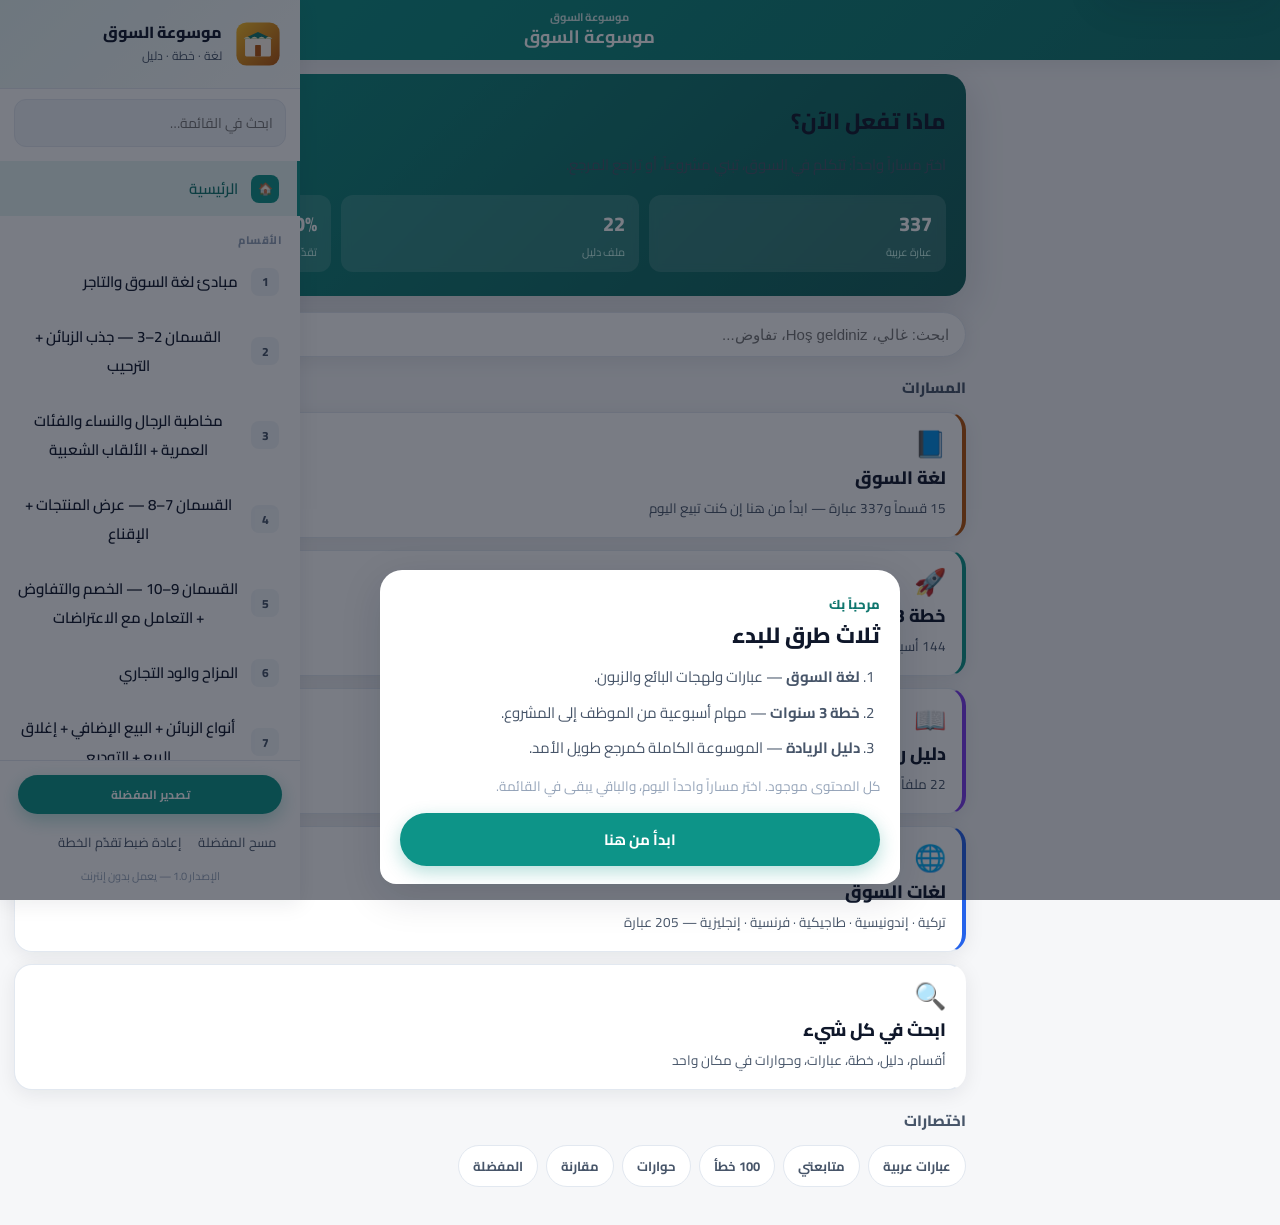
==== android/app/src/main/assets/index.html @ d535ffdd "Add Android Studio project wrapping Souq WebView. Open android/ in Android Studio and run assembleDe" ====
<!DOCTYPE html>
<html lang="ar" dir="rtl">
<head>
  <meta charset="UTF-8" />
  <meta name="viewport" content="width=device-width, initial-scale=1.0, viewport-fit=cover" />
  <meta name="theme-color" content="#b45309" />
  <meta name="description" content="موسوعة لغة السوق والبائع والزبون — دليل شامل لعبارات وأساليب البيع والجذب والتفاوض في الأسواق العربية." />
  <meta name="apple-mobile-web-app-capable" content="yes" />
  <meta name="apple-mobile-web-app-status-bar-style" content="black-translucent" />
  <meta name="apple-mobile-web-app-title" content="موسوعة السوق" />
  <link rel="manifest" href="manifest.json" />
  <link rel="icon" type="image/svg+xml" href="icons/icon-192.svg" />
  <link rel="apple-touch-icon" href="icons/icon-192.svg" />
  <link rel="stylesheet" href="css/styles.css" />
  <title>موسوعة السوق</title>
</head>
<body>
  <a class="skip-link" href="#content">تخطي إلى المحتوى</a>
  <div id="welcomeSheet" class="welcome-sheet" hidden>
    <div class="welcome-card" role="dialog" aria-labelledby="welcomeTitle">
      <p class="welcome-kicker">مرحباً بك</p>
      <h2 id="welcomeTitle">ثلاث طرق للبدء</h2>
      <ol class="welcome-steps">
        <li><b>لغة السوق</b> — عبارات ولهجات البائع والزبون.</li>
        <li><b>خطة 3 سنوات</b> — مهام أسبوعية من الموظف إلى المشروع.</li>
        <li><b>دليل الريادة</b> — الموسوعة الكاملة كمرجع طويل الأمد.</li>
      </ol>
      <p class="welcome-note">كل المحتوى موجود. اختر مساراً واحداً اليوم، والباقي يبقى في القائمة.</p>
      <button type="button" id="welcomeStart" class="btn-primary">ابدأ من هنا</button>
    </div>
  </div>
  <div id="app">
    <!-- شاشة البداية -->
    <div id="splash" class="splash">
      <div class="splash-logo">
        <svg viewBox="0 0 200 200" width="120" height="120" aria-hidden="true">
          <defs>
            <linearGradient id="sg" x1="0" y1="0" x2="1" y2="1">
              <stop offset="0%" stop-color="#fbbf24"/>
              <stop offset="100%" stop-color="#b45309"/>
            </linearGradient>
          </defs>
          <rect x="10" y="10" width="180" height="180" rx="42" fill="url(#sg)"/>
          <!-- واجهة المحل -->
          <rect x="46" y="78" width="108" height="74" rx="6" fill="#fff7ed"/>
          <!-- المظلة المخططة -->
          <path d="M40 78 L100 50 L160 78 Z" fill="#0f766e"/>
          <path d="M40 78 q15 -16 30 0 q15 -16 30 0 q15 -16 30 0 q15 -16 30 0 L160 78 Z" fill="#fef3c7"/>
          <!-- الباب -->
          <rect x="88" y="104" width="24" height="48" rx="3" fill="#b45309"/>
          <!-- نجمة/عملة -->
          <circle cx="100" cy="128" r="9" fill="#fbbf24"/>
          <text x="100" y="133" text-anchor="middle" font-size="13" font-weight="800" fill="#92400e">س</text>
        </svg>
      </div>
      <h1 class="splash-title">موسوعة السوق</h1>
      <p class="splash-sub">لغة البائع والزبون في الأسواق العربية</p>
      <div class="splash-loader"><span></span></div>
    </div>

    <!-- الترويسة -->
    <header class="app-header" id="appHeader" hidden>
      <button id="menuBtn" class="icon-btn" aria-label="القائمة">
        <svg viewBox="0 0 24 24" width="24" height="24"><path fill="currentColor" d="M3 6h18v2H3zm0 5h18v2H3zm0 5h18v2H3z"/></svg>
      </button>
      <div class="header-title">
        <p class="header-kicker" id="headerKicker">موسوعة السوق</p>
        <h1 id="sectionTitle">موسوعة السوق</h1>
      </div>
      <div class="header-actions">
        <button id="searchBtn" class="icon-btn" aria-label="بحث">
          <svg viewBox="0 0 24 24" width="22" height="22"><path fill="currentColor" d="M15.5 14h-.8l-.3-.3a6.5 6.5 0 10-.7.7l.3.3v.8l5 5 1.5-1.5-5-5zm-6 0A4.5 4.5 0 1114 9.5 4.5 4.5 0 019.5 14z"/></svg>
        </button>
        <button id="textSizeBtn" class="icon-btn" aria-label="حجم الخط">
          <svg viewBox="0 0 24 24" width="22" height="22"><path fill="currentColor" d="M9 4v3h5v12h3V7h5V4H9zm-6 8h3v7h3v-7h3V9H3v3z"/></svg>
        </button>
        <button id="themeBtn" class="icon-btn" aria-label="الوضع الليلي">
          <svg viewBox="0 0 24 24" width="22" height="22"><path fill="currentColor" d="M12 3a9 9 0 1 0 9 9c0-.46-.04-.92-.1-1.36a5.389 5.389 0 0 1-4.4 2.26 5.403 5.403 0 0 1-3.14-9.8c-.44-.06-.9-.1-1.36-.1z"/></svg>
        </button>
        <button id="installBtn" class="icon-btn install-btn" hidden aria-label="تثبيت التطبيق">
          <svg viewBox="0 0 24 24" width="24" height="24"><path fill="currentColor" d="M12 3a1 1 0 011 1v9.59l3.3-3.3a1 1 0 111.4 1.42l-5 5a1 1 0 01-1.4 0l-5-5a1 1 0 111.4-1.42l3.3 3.3V4a1 1 0 011-1zM4 19a1 1 0 011-1h14a1 1 0 110 2H5a1 1 0 01-1-1z"/></svg>
        </button>
      </div>
    </header>

    <!-- القائمة الجانبية -->
    <div id="drawerOverlay" class="drawer-overlay" hidden></div>
    <nav id="drawer" class="drawer" hidden>
      <div class="drawer-header">
        <svg viewBox="0 0 200 200" width="48" height="48">
          <defs><linearGradient id="sg2" x1="0" y1="0" x2="1" y2="1"><stop offset="0%" stop-color="#fbbf24"/><stop offset="100%" stop-color="#b45309"/></linearGradient></defs>
          <rect x="10" y="10" width="180" height="180" rx="42" fill="url(#sg2)"/>
          <rect x="46" y="78" width="108" height="74" rx="6" fill="#fff7ed"/>
          <path d="M40 78 L100 50 L160 78 Z" fill="#0f766e"/>
          <path d="M40 78 q15 -16 30 0 q15 -16 30 0 q15 -16 30 0 q15 -16 30 0 L160 78 Z" fill="#fef3c7"/>
          <rect x="88" y="104" width="24" height="48" rx="3" fill="#b45309"/>
        </svg>
        <div>
          <h2>موسوعة السوق</h2>
          <p>لغة · خطة · دليل</p>
        </div>
      </div>
      <div class="drawer-search">
        <label class="sr-only" for="navFilter">تصفية القائمة</label>
        <input id="navFilter" type="search" placeholder="ابحث في القائمة…" autocomplete="off">
      </div>
      <ul id="navList" class="nav-list"></ul>
      <div class="drawer-footer">
        <div style="display:flex;gap:10px;justify-content:center;margin-bottom:10px;">
          <button id="exportData" class="btn-primary" style="padding:8px 12px;font-size:12px;">تصدير المفضلة</button>
          <input type="file" id="importDataFile" accept=".json" hidden>
        </div>
        <button id="resetFavs" class="text-btn">مسح المفضلة</button>
        <button id="resetWorkProgress" class="text-btn">إعادة ضبط تقدّم الخطة</button>
        <p class="version">الإصدار 1.0 — يعمل بدون إنترنت</p>
      </div>
    </nav>

    <!-- المحتوى -->
    <main id="content" class="content" hidden></main>

    <!-- شريط التنقل السفلي -->
    <nav class="bottom-nav" id="bottomNav" hidden>
      <button class="nav-tab active" data-route="home">
        <svg viewBox="0 0 24 24" width="22" height="22"><path fill="currentColor" d="M12 3l9 8h-3v9h-5v-6h-2v6H6v-9H3z"/></svg>
        <span>الرئيسية</span>
      </button>
      <button class="nav-tab" data-route="chapters">
        <svg viewBox="0 0 24 24" width="22" height="22"><path fill="currentColor" d="M4 4h7v16H4zm9 0h7v16h-7zM6 7h3v2H6zm9 0h3v2h-3z"/></svg>
        <span>الأقسام</span>
      </button>
      <button class="nav-tab" data-route="phrases">
        <svg viewBox="0 0 24 24" width="22" height="22"><path fill="currentColor" d="M4 6h16v3H4zm0 5h16v3H4zm0 5h10v3H4z"/></svg>
        <span>العبارات</span>
      </button>
      <button class="nav-tab" data-route="guide">
        <svg viewBox="0 0 24 24" width="22" height="22"><path fill="currentColor" d="M6 4h11a2 2 0 012 2v14l-7-3-7 3V6a2 2 0 012-2z"/></svg>
        <span>الدليل</span>
      </button>
      <button class="nav-tab" data-route="languages">
        <svg viewBox="0 0 24 24" width="22" height="22"><path fill="currentColor" d="M12 2a10 10 0 100 20 10 10 0 000-20zm7.4 9h-3.1a15.4 15.4 0 00-1.3-5.3A8.03 8.03 0 0119.4 11zM12 4c.9 1.5 1.7 3.6 2 7H10c.3-3.4 1.1-5.5 2-7zM4.6 13h3.1c.2 1.9.7 3.7 1.3 5.3A8.03 8.03 0 014.6 13zm3.1-2H4.6A8.03 8.03 0 019 5.7 15.4 15.4 0 007.7 11zM12 20c-.9-1.5-1.7-3.6-2-7h4c-.3 3.4-1.1 5.5-2 7zm3.3-1.7c.6-1.6 1.1-3.4 1.3-5.3h3.1a8.03 8.03 0 01-4.4 5.3z"/></svg>
        <span>اللغات</span>
      </button>
    </nav>

    <!-- زر العودة للأعلى -->
    <button id="toTop" class="to-top" hidden aria-label="الأعلى">
      <svg viewBox="0 0 24 24" width="24" height="24"><path fill="currentColor" d="M7.4 15.4L12 10.8l4.6 4.6L18 14l-6-6-6 6z"/></svg>
    </button>

    <div id="toast" class="toast" hidden></div>
  </div>

  <script src="js/data.js"></script>
  <script src="js/work-data.js"></script>
  <script src="js/app.js"></script>
</body>
</html>
---- android/app/src/main/assets/css/styles.css ----
/* ===== الخطوط والإعدادات العامة ===== */
@font-face {
  font-family: 'Cairo';
  src: url('fonts/Cairo-Variable.ttf') format('truetype');
  font-weight: 200 1000;
  font-display: swap;
}
:root{
  --teal-50:#f0fdfa; --teal-100:#ccfbf1; --teal-500:#14b8a6; --teal-600:#0d9488; --teal-700:#0f766e; --teal-800:#115e59;
  --amber:#f59e0b; --amber-light:#fbbf24;
  --rose:#e11d48; --rose-light:#fb7185;
  --green:#16a34a; --blue:#2563eb; --purple:#7c3aed; --orange:#ea580c;
  --bg:#f6f7f9; --surface:#ffffff; --surface-2:#f1f5f9;
  --text:#0f172a; --text-soft:#475569; --text-mute:#94a3b8;
  --border:#e2e8f0; --shadow:0 4px 20px rgba(15,23,42,.08); --shadow-lg:0 12px 40px rgba(15,23,42,.14);
  --radius:16px; --radius-sm:10px;
  --header-h:60px; --bottom-h:64px;
}
[data-theme="dark"]{
  --bg:#0b1220; --surface:#111c30; --surface-2:#0f1829;
  --text:#e8edf5; --text-soft:#aebbd0; --text-mute:#6b7a93;
  --border:#1e2c44; --shadow:0 4px 20px rgba(0,0,0,.4); --shadow-lg:0 12px 40px rgba(0,0,0,.55);
}
*{box-sizing:border-box;margin:0;padding:0;-webkit-tap-highlight-color:transparent}
html{scroll-behavior:smooth}
body{
  font-family:"Cairo", "Segoe UI",Tahoma,"Helvetica Neue",system-ui,sans-serif;
  background:var(--bg); color:var(--text); line-height:1.85;
  -webkit-font-smoothing:antialiased; overflow-x:hidden;
  padding-bottom:env(safe-area-inset-bottom);
}
h1,h2,h3,h4{font-weight:800;line-height:1.4}
button{font-family:inherit;cursor:pointer;border:none;background:none;color:inherit}
ul{list-style:none}
a{color:var(--teal-600);text-decoration:none}
img{max-width:100%}

/* ===== شاشة البداية ===== */
.splash{
  position:fixed;inset:0;z-index:9999;display:flex;flex-direction:column;align-items:center;justify-content:center;
  background:linear-gradient(160deg,#0f766e,#0b1220);color:#fff;text-align:center;gap:16px;
  transition:opacity .6s ease, visibility .6s;
}
.splash.hide{opacity:0;visibility:hidden}
.splash-logo{animation:pulse 2s ease-in-out infinite}
.splash-title{font-size:28px;letter-spacing:.5px}
.splash-sub{color:#99f6e4;font-size:16px;margin-top:-6px}
.splash-loader{width:42px;height:42px;border:3px solid rgba(255,255,255,.2);border-top-color:#fbbf24;border-radius:50%;animation:spin .9s linear infinite}
@keyframes spin{to{transform:rotate(360deg)}}
@keyframes pulse{0%,100%{transform:scale(1)}50%{transform:scale(1.06)}}

/* ===== الترويسة ===== */
.app-header{
  position:fixed;top:0;left:0;right:0;height:var(--header-h);z-index:100;
  display:flex;align-items:center;gap:12px;padding:0 14px;
  background:linear-gradient(135deg,var(--teal-600),var(--teal-700));color:#fff;
  padding-top:env(safe-area-inset-top);box-shadow:var(--shadow);
}
.app-header h1{font-size:18px;font-weight:700;flex:1;text-align:center;margin-top:env(safe-area-inset-top)}
.icon-btn{width:42px;height:42px;border-radius:50%;display:flex;align-items:center;justify-content:center;color:#fff;transition:background .2s}
.icon-btn:active{background:rgba(255,255,255,.18)}
.install-btn{background:rgba(255,255,255,.18)}
.header-actions { display: flex; align-items: center; gap: 8px; }

/* Text Sizer */
.app-content { transition: font-size 0.3s; }
body.text-lg .content, body.text-lg .card p, body.text-lg .card li { font-size: 110%; }
body.text-sm .content, body.text-sm .card p, body.text-sm .card li { font-size: 90%; }


/* ===== القائمة الجانبية ===== */
.drawer-overlay{position:fixed;inset:0;background:rgba(0,0,0,.5);z-index:200;opacity:0;transition:opacity .3s}
.drawer-overlay.show{opacity:1}
.drawer{
  position:fixed;top:0;right:0;bottom:0;width:86%;max-width:340px;z-index:300;
  background:var(--surface);box-shadow:var(--shadow-lg);transform:translateX(100%);
  transition:transform .32s cubic-bezier(.4,0,.2,1);display:flex;flex-direction:column;
  padding-top:env(safe-area-inset-top);
}
.drawer.show{transform:translateX(0)}
.drawer-header{display:flex;align-items:center;gap:12px;padding:20px 18px;border-bottom:1px solid var(--border);background:linear-gradient(135deg,rgba(13,148,136,.1),rgba(13,148,136,.02))}
.drawer-header h2{font-size:16px}
.drawer-header p{font-size:12px;color:var(--text-soft);margin-top:2px}
.nav-list{flex:1;overflow-y:auto;padding:8px 0}
.nav-item{
  display:flex;align-items:center;gap:13px;padding:13px 18px;width:100%;font-size:15px;font-weight:600;
  color:var(--text);transition:background .15s;border-right:3px solid transparent;
}
.nav-item:active{background:var(--surface-2)}
.nav-item.active{background:rgba(13,148,136,.1);color:var(--teal-700);border-right-color:var(--teal-600)}
[data-theme="dark"] .nav-item.active{color:var(--teal-500)}
.nav-item .ni-num{display:inline-flex;align-items:center;justify-content:center;width:28px;height:28px;border-radius:8px;background:var(--surface-2);font-size:12px;font-weight:800;color:var(--text-soft);flex-shrink:0}
.nav-item.active .ni-num{background:var(--teal-600);color:#fff}
.drawer-footer{padding:14px 18px;border-top:1px solid var(--border)}
.text-btn{color:var(--text-soft);font-size:13px;padding:6px}
.text-btn:active{color:var(--rose)}
.version{font-size:11px;color:var(--text-mute);text-align:center;margin-top:6px}

/* ===== المحتوى ===== */
.content{padding:calc(var(--header-h) + 14px) 14px calc(var(--bottom-h) + 24px);max-width:820px;margin:0 auto}

/* البطاقات */
.card{background:var(--surface);border-radius:var(--radius);padding:18px;box-shadow:var(--shadow);margin-bottom:14px;border:1px solid var(--border)}
.card h2{font-size:19px;margin-bottom:10px;display:flex;align-items:center;gap:8px}
.card h3{font-size:16px;margin:14px 0 8px;color:var(--teal-700)}
[data-theme="dark"] .card h3{color:var(--teal-500)}
.card p,.card li{color:var(--text-soft);font-size:15px}
.card ul{padding-right:4px}
.card ul li{position:relative;padding-right:22px;margin:7px 0}
.card ul li::before{content:"";position:absolute;right:4px;top:11px;width:7px;height:7px;border-radius:50%;background:var(--teal-500)}

/* البطل في الرئيسية */
.hero{
  background:linear-gradient(135deg,var(--teal-600),var(--teal-800));color:#fff;border-radius:20px;padding:24px 20px;margin-bottom:16px;
  box-shadow:var(--shadow-lg);position:relative;overflow:hidden;
}
.hero::after{content:"";position:absolute;left:-30px;bottom:-30px;width:140px;height:140px;background:rgba(255,255,255,.08);border-radius:50%}
.hero h1{font-size:22px;margin-bottom:8px}
.hero p{color:#ccfbf1;font-size:14.5px}
.hero-stats{display:flex;gap:10px;margin-top:16px;flex-wrap:wrap}
.hero-stat{background:rgba(255,255,255,.15);border-radius:12px;padding:10px 14px;flex:1;min-width:90px;backdrop-filter:blur(4px)}
.hero-stat .v{font-size:20px;font-weight:800}
.hero-stat .l{font-size:11px;color:#ccfbf1}

/* شبكة الأقسام */
.section-grid{display:grid;grid-template-columns:repeat(2,1fr);gap:12px}
.section-tile{
  background:var(--surface);border-radius:var(--radius);padding:16px 12px;text-align:center;
  box-shadow:var(--shadow);border:1px solid var(--border);transition:transform .15s,box-shadow .15s;
  display:flex;flex-direction:column;align-items:center;gap:8px;
}
.section-tile:active{transform:scale(.97)}
.section-tile .ic{width:48px;height:48px;border-radius:14px;display:flex;align-items:center;justify-content:center;color:#fff;font-size:22px}
.section-tile .t{font-size:13.5px;font-weight:700;color:var(--text);line-height:1.4}
.section-tile .n{font-size:11px;color:var(--text-mute)}

/* علامات الألوان */
.c-teal{background:linear-gradient(135deg,#f59e0b,#b45309)}
.c-amber{background:linear-gradient(135deg,#fbbf24,#d97706)}
.c-rose{background:linear-gradient(135deg,#fb7185,#be123c)}
.c-green{background:linear-gradient(135deg,#34d399,#047857)}
.c-blue{background:linear-gradient(135deg,#60a5fa,#1d4ed8)}
.c-purple{background:linear-gradient(135deg,#a78bfa,#6d28d9)}
.c-orange{background:linear-gradient(135deg,#fb923c,#c2410c)}
.c-slate{background:linear-gradient(135deg,#64748b,#334155)}
.c-cyan{background:linear-gradient(135deg,#22d3ee,#0e7490)}

/* محددات السنوات */
.year-tabs{display:flex;gap:8px;margin-bottom:14px;overflow-x:auto;padding-bottom:4px}
.year-tab{
  padding:10px 18px;border-radius:30px;background:var(--surface);border:1px solid var(--border);
  font-weight:700;font-size:14px;white-space:nowrap;color:var(--text-soft);transition:all .2s
}
.year-tab.active{background:var(--teal-600);color:#fff;border-color:var(--teal-600);box-shadow:0 4px 14px rgba(13,148,136,.35)}
.quarter-block{background:var(--surface);border-radius:var(--radius);padding:16px;margin-bottom:14px;border:1px solid var(--border);box-shadow:var(--shadow)}
.quarter-block > h2{font-size:17px;color:var(--teal-700);margin-bottom:12px;display:flex;align-items:center;gap:8px;flex-wrap:wrap}
[data-theme="dark"] .quarter-block > h2{color:var(--teal-500)}
.month{background:var(--surface-2);border-radius:var(--radius-sm);padding:14px;margin-bottom:10px;border:1px solid var(--border)}
.month h3{font-size:15px;margin:0 0 8px;color:var(--text)}
.week{padding:8px 10px;background:var(--surface);border-radius:8px;margin:6px 0;border-right:3px solid var(--teal-500)}
.week h4{font-size:13.5px;color:var(--teal-700);margin-bottom:4px}
[data-theme="dark"] .week h4{color:var(--teal-500)}
.week li{font-size:13.5px;margin:3px 0;padding-right:18px}
.week li::before{top:10px;width:6px;height:6px}

/* الصناديق المميزة */
.box{border-radius:var(--radius-sm);padding:13px 15px;margin:12px 0;border-right:4px solid}
.box.tip{background:rgba(13,148,136,.08);border-color:var(--teal-600)}
.box.warn{background:rgba(245,158,11,.1);border-color:var(--amber)}
.box.danger{background:rgba(225,29,72,.08);border-color:var(--rose)}
.box.info{background:rgba(37,99,235,.08);border-color:var(--blue)}
.box.success{background:rgba(22,163,74,.08);border-color:var(--green)}
.box .bt{font-weight:800;margin-bottom:4px;display:block}
.box.tip .bt{color:var(--teal-700)}
.box.warn .bt{color:var(--amber)}
.box.danger .bt{color:var(--rose)}
.box.info .bt{color:var(--blue)}
.box.success .bt{color:var(--green)}
[data-theme="dark"] .box{background:rgba(255,255,255,.04)}

/* الجداول */
.table-wrap{overflow-x:auto;margin:12px 0;border-radius:var(--radius-sm);border:1px solid var(--border)}
table{width:100%;border-collapse:collapse;font-size:13.5px;min-width:420px}
th,td{padding:10px 12px;text-align:right;border-bottom:1px solid var(--border)}
th{background:var(--teal-600);color:#fff;font-weight:700;white-space:nowrap}
tr:nth-child(even){background:var(--surface-2)}
td{color:var(--text-soft)}

/* قائمة الأخطاء */
.error-item{background:var(--surface);border-radius:var(--radius-sm);padding:13px 15px;margin-bottom:8px;border:1px solid var(--border);border-right:3px solid var(--rose)}
.error-item .et{font-weight:700;font-size:14.5px;margin-bottom:4px;display:flex;gap:8px;align-items:flex-start}
.error-item .et .num{background:var(--rose);color:#fff;border-radius:6px;padding:1px 8px;font-size:12px;flex-shrink:0}
.error-item .sol{font-size:13.5px;color:var(--text-soft);padding-top:6px;border-top:1px dashed var(--border);margin-top:6px}
.error-item .sol b{color:var(--green)}

/* الحالات العملية */
.scenario{background:var(--surface);border-radius:var(--radius);padding:15px;margin-bottom:12px;border:1px solid var(--border);box-shadow:var(--shadow)}
.scenario h3{font-size:15.5px;margin-bottom:8px;color:var(--text)}
.scenario .sit{background:var(--surface-2);border-radius:8px;padding:10px 12px;font-size:14px;margin-bottom:8px;color:var(--text-soft)}
.scenario .say{background:rgba(13,148,136,.08);border-radius:8px;padding:10px 12px;font-size:14px;color:var(--text);margin-bottom:6px;border-right:3px solid var(--teal-600)}
.scenario .say b{color:var(--teal-700)}
[data-theme="dark"] .scenario .say b{color:var(--teal-500)}

/* البحث */
.search-box{position:relative;margin-bottom:14px}
.search-box input{width:100%;padding:13px 16px 13px 44px;border-radius:30px;border:1px solid var(--border);background:var(--surface);color:var(--text);font-size:15px;box-shadow:var(--shadow)}
.search-box input:focus{outline:none;border-color:var(--teal-500)}
.search-box svg{position:absolute;left:14px;top:50%;transform:translateY(-50%);color:var(--text-mute)}

/* قائمة الكتب/الدورات */
.item-card{display:flex;gap:12px;background:var(--surface);border-radius:var(--radius-sm);padding:12px;margin-bottom:10px;border:1px solid var(--border)}
.item-card .rank{width:38px;height:38px;border-radius:10px;display:flex;align-items:center;justify-content:center;color:#fff;font-weight:800;flex-shrink:0;background:var(--teal-600)}
.item-card .body{flex:1}
.item-card h4{font-size:15px;margin-bottom:3px}
.item-card .meta{font-size:12px;color:var(--text-mute);margin-bottom:5px}
.item-card .desc{font-size:13.5px;color:var(--text-soft)}
.tag{display:inline-block;padding:2px 9px;border-radius:20px;font-size:11px;font-weight:700;margin-left:5px}
.tag.free{background:rgba(22,163,74,.12);color:var(--green)}
.tag.paid{background:rgba(245,158,11,.12);color:var(--amber)}
.tag.stage{background:rgba(13,148,136,.12);color:var(--teal-600)}

/* لوحة المتابعة */
.progress-ring-wrap{display:flex;flex-direction:column;align-items:center;padding:10px 0}
.progress-ring{position:relative;width:150px;height:150px}
.progress-ring svg{transform:rotate(-90deg)}
.progress-ring .pct{position:absolute;inset:0;display:flex;flex-direction:column;align-items:center;justify-content:center}
.progress-ring .pct .n{font-size:34px;font-weight:800;color:var(--teal-600)}
.progress-ring .pct .l{font-size:12px;color:var(--text-mute)}
.goal-section{margin-bottom:16px}
.goal-section h3{font-size:15px;display:flex;align-items:center;gap:7px;margin-bottom:10px}
.check-item{display:flex;align-items:flex-start;gap:10px;padding:11px 12px;background:var(--surface);border-radius:10px;margin-bottom:7px;border:1px solid var(--border);transition:background .2s}
.check-item.done{background:rgba(13,148,136,.07)}
.check-item .chk{width:23px;height:23px;border-radius:6px;border:2px solid var(--border);flex-shrink:0;display:flex;align-items:center;justify-content:center;margin-top:1px;transition:all .2s}
.check-item.done .chk{background:var(--teal-600);border-color:var(--teal-600)}
.check-item .chk svg{width:15px;height:15px;color:#fff;opacity:0}
.check-item.done .chk svg{opacity:1}
.check-item .txt{font-size:14px;color:var(--text);flex:1}
.check-item.done .txt{text-decoration:line-through;color:var(--text-mute)}
.kpi-grid{display:grid;grid-template-columns:repeat(2,1fr);gap:10px}
.kpi{background:var(--surface);border-radius:12px;padding:13px;text-align:center;border:1px solid var(--border)}
.kpi .v{font-size:22px;font-weight:800;color:var(--teal-600)}
.kpi .l{font-size:11.5px;color:var(--text-soft);margin-top:2px}

/* شريط KPIs للتقدم */
.bar{height:8px;background:var(--surface-2);border-radius:8px;overflow:hidden;margin-top:8px}
.bar > span{display:block;height:100%;background:linear-gradient(90deg,var(--teal-500),var(--teal-700));border-radius:8px;transition:width .5s}

/* زر القسم/الإكمال */
.btn-primary{display:inline-flex;align-items:center;justify-content:center;gap:8px;padding:12px 22px;background:var(--teal-600);color:#fff;border-radius:30px;font-weight:700;font-size:15px;box-shadow:0 6px 18px rgba(13,148,136,.3);transition:transform .15s;width:100%}
.btn-primary:active{transform:scale(.98)}
.btn-primary.ghost{background:var(--surface);color:var(--teal-700);border:1.5px solid var(--teal-600);box-shadow:none}

/* تنقل سفلي */
.bottom-nav{
  position:fixed;bottom:0;left:0;right:0;height:var(--bottom-h);z-index:100;
  display:flex;background:var(--surface);border-top:1px solid var(--border);
  padding-bottom:env(safe-area-inset-bottom);box-shadow:0 -4px 20px rgba(15,23,42,.06);
}
.nav-tab{flex:1;display:flex;flex-direction:column;align-items:center;justify-content:center;gap:3px;color:var(--text-mute);font-size:11px;font-weight:600;transition:color .2s}
.nav-tab.active{color:var(--teal-600)}

/* زر الأعلى */
.to-top{position:fixed;bottom:calc(var(--bottom-h) + 14px);left:14px;width:46px;height:46px;border-radius:50%;background:var(--teal-600);color:#fff;display:flex;align-items:center;justify-content:center;box-shadow:var(--shadow-lg);z-index:90}

/* التوست */
.toast{position:fixed;bottom:calc(var(--bottom-h) + 20px);left:50%;transform:translateX(-50%);background:var(--text);color:var(--bg);padding:11px 22px;border-radius:30px;font-size:14px;font-weight:600;z-index:500;box-shadow:var(--shadow-lg);animation:toastIn .3s}
@keyframes toastIn{from{opacity:0;transform:translate(-50%,10px)}to{opacity:1;transform:translate(-50%,0)}}

/* العناوين الفرعية */
.sec-intro{color:var(--text-soft);font-size:14.5px;margin-bottom:14px;padding:12px 14px;background:var(--surface);border-radius:var(--radius-sm);border-right:3px solid var(--teal-500)}

/* شبكة العادات */
.routine-block{display:grid;grid-template-columns:repeat(2,1fr);gap:10px;margin-bottom:14px}
.routine{background:var(--surface);border-radius:14px;padding:14px;border:1px solid var(--border)}
.routine h4{font-size:14px;margin-bottom:8px;display:flex;align-items:center;gap:6px}
.routine.morning h4{color:var(--amber)}
.routine.work h4{color:var(--blue)}
.routine.evening h4{color:var(--purple)}
.routine.night h4{color:var(--teal-600)}
.routine li{font-size:13px;padding-right:16px;margin:5px 0;position:relative}
.routine li::before{content:"";position:absolute;right:2px;top:9px;width:5px;height:5px;border-radius:50%;background:currentColor;opacity:.6}

/* الأكورديون */
.acc-item{background:var(--surface);border:1px solid var(--border);border-radius:12px;margin-bottom:8px;overflow:hidden}
.acc-head{width:100%;display:flex;align-items:center;justify-content:space-between;padding:13px 15px;font-weight:700;font-size:14.5px;text-align:right}
.acc-head .arr{transition:transform .25s;color:var(--teal-600)}
.acc-item.open .acc-head .arr{transform:rotate(180deg)}
.acc-body{max-height:0;overflow:hidden;transition:max-height .3s ease;padding:0 15px}
.acc-item.open .acc-body{max-height:4000px;padding:0 15px 14px}

/* تمارين */
.exercise{background:var(--surface-2);border-radius:10px;padding:11px 13px;margin:8px 0;font-size:14px;border-right:3px solid var(--purple)}
.exercise b{color:var(--purple)}

/* استجابة */
@media(max-width:400px){
  .hero-stats{flex-direction:column}
  .drawer-content{width:100%}
}

@keyframes fadeIn {
  from { opacity: 0; transform: translateY(10px); }
  to { opacity: 1; transform: translateY(0); }
}

@keyframes highlightAnim {
  0% { transform: scale(1); background: var(--card-bg); }
  10% { transform: scale(1.05); background: var(--teal-700); box-shadow: 0 0 20px rgba(13, 148, 136, 0.5); }
  100% { transform: scale(1); background: var(--card-bg); box-shadow: 0 4px 6px var(--shadow); }
}
.highlight-anim {
  animation: highlightAnim 2s ease-out;
  border: 2px solid var(--teal-500) !important;
}

/* Modal Styles */
.coach-modal {
  position: fixed; top: 50%; left: 50%; transform: translate(-50%, -50%);
  width: 90%; max-width: 450px; background: var(--bg); border-radius: 20px;
  box-shadow: 0 25px 50px rgba(0,0,0,0.5); z-index: 2000;
  display: flex; flex-direction: column; max-height: 85vh;
}
.modal-header {
  display: flex; justify-content: space-between; align-items: center;
  padding: 20px; border-bottom: 1px solid var(--border);
}
.modal-header h3 { font-size: 18px; margin: 0; color: var(--text); }
.modal-body {
  padding: 20px; overflow-y: auto; font-size: 15px; line-height: 1.6;
}
.modal-footer {
  padding: 20px; border-top: 1px solid var(--border);
  display: flex; justify-content: flex-end; gap: 10px;
}
.modal-textarea {
  width: 100%; height: 120px; background: rgba(0,0,0,0.1); border: 1px solid var(--border);
  border-radius: 12px; padding: 15px; color: var(--text); font-family: inherit;
  resize: vertical; margin-top: 15px;
}
.modal-textarea:focus { outline: 2px solid var(--primary); }

@media(min-width:640px){
  .section-grid{grid-template-columns:repeat(3,1fr)}
  .kpi-grid{grid-template-columns:repeat(4,1fr)}
  .routine-block{grid-template-columns:repeat(4,1fr)}
}
@media(min-width:900px){
  .drawer{transform:translateX(0);right:auto;left:0;width:300px;box-shadow:var(--shadow)}
  .drawer-overlay{display:none!important}
  .app-header{padding-right:320px}
  .content{margin-right:300px;max-width:none}
  .bottom-nav{display:none}
  #menuBtn{display:none}
  .content{padding-bottom:30px}
}

/* شريط تمرير */
::-webkit-scrollbar{width:7px;height:7px}
::-webkit-scrollbar-thumb{background:var(--border);border-radius:10px}
::-webkit-scrollbar-thumb:hover{background:var(--text-mute)}

/* طباعة */
@media print{.app-header,.bottom-nav,.drawer,.to-top,.btn-primary,.speak-btn{display:none!important}.content{padding:0}}

/* جداول الجوال: كل صف يصير بطاقة */
@media(max-width:700px){
  .table-wrap{border:none;overflow:visible}
  .table-wrap table{min-width:0;border:none}
  .table-wrap thead{display:none}
  .table-wrap tr{
    display:block;background:var(--surface);border:1px solid var(--border);
    border-radius:14px;padding:10px 12px;margin-bottom:10px;box-shadow:var(--shadow);
  }
  .table-wrap td{
    display:flex;justify-content:space-between;align-items:flex-start;gap:12px;
    border:none;padding:7px 0;color:var(--text);
  }
  .table-wrap td+td{border-top:1px dashed var(--border)}
  .table-wrap td::before{
    content:attr(data-label);flex:0 0 38%;font-weight:800;color:var(--teal-700);font-size:12.5px;line-height:1.5;
  }
  [data-theme="dark"] .table-wrap td::before{color:var(--teal-500)}
  .table-wrap td>*{flex:1;text-align:left}
}

/* أزرار النطق */
.say{display:inline-flex;flex-direction:column;align-items:flex-start;gap:2px;vertical-align:middle;margin:3px 4px 3px 0;max-width:100%}
.say-block{display:flex;flex-direction:column;align-items:flex-start;gap:4px;margin:4px 0}
.say-inline{display:flex;flex-direction:column;align-items:flex-start;gap:2px;margin:4px 0}
.say-txt{line-height:1.7}
.say-sep{color:var(--text-mute);padding:0 2px}
.speak-btn{
  display:inline-flex;align-items:center;justify-content:center;gap:4px;
  width:30px;height:30px;border-radius:50%;background:rgba(13,148,136,.14);
  color:var(--teal-700);font-size:14px;vertical-align:middle;margin:0;
  border:1px solid rgba(13,148,136,.22);
}
.speak-btn:active{transform:scale(.92);background:rgba(13,148,136,.22)}
.speak-btn.wide{width:auto;height:30px;padding:0 10px;border-radius:16px;font-size:12.5px;font-weight:800}
[data-theme="dark"] .speak-btn{color:var(--teal-500)}
.phrase-actions{display:flex;flex-wrap:wrap;gap:6px;margin:8px 0}
.eq-box{margin-top:10px;padding-top:8px;border-top:1px dashed var(--border)}
.eq-title{font-size:12.5px;font-weight:800;color:var(--text-soft);margin-bottom:6px}
.eq-chip{
  display:inline-flex;align-items:center;gap:6px;padding:6px 10px;margin:3px 0 3px 4px;
  border-radius:20px;border:1px solid var(--border);background:var(--surface-2);
  font-size:12.5px;font-weight:700;max-width:100%;
}
.eq-chip .eq-txt{overflow:hidden;text-overflow:ellipsis;white-space:nowrap;max-width:180px}

/* حوارات تفاعلية */
.dlg-list{display:flex;flex-direction:column;gap:10px}
.dlg-item{
  background:var(--surface);border:1px solid var(--border);border-radius:16px;
  padding:14px 16px;text-align:right;box-shadow:var(--shadow);
}
.dlg-item .t{font-weight:800;font-size:15.5px}
.dlg-item .n{color:var(--text-mute);font-size:12.5px;margin-top:4px}
.lang-pills{display:flex;gap:6px;overflow-x:auto;padding:4px 0 8px}
.lang-pill{
  flex:0 0 auto;padding:8px 14px;border-radius:22px;border:1px solid var(--border);
  background:var(--surface);font-weight:800;font-size:13px;color:var(--text-soft);
}
.lang-pill.on{background:var(--teal-600);color:#fff;border-color:var(--teal-600)}
.chat{display:flex;flex-direction:column;gap:10px;margin:12px 0}
.bubble{
  max-width:92%;padding:10px 12px;border-radius:16px;position:relative;
  border:1px solid var(--border);background:var(--surface);
}
.bubble.seller{align-self:flex-start;background:rgba(13,148,136,.08);border-color:rgba(13,148,136,.25)}
.bubble.customer{align-self:flex-end;background:var(--surface-2)}
.bubble .who{font-size:11.5px;font-weight:800;color:var(--teal-700);margin-bottom:3px}
.bubble .line{font-size:16px;font-weight:700;line-height:1.7}
.bubble .meaning{font-size:13px;color:var(--text-soft);margin-top:6px}
.bubble.hidden-role .line{filter:blur(6px);user-select:none}
.role-bar{display:flex;gap:8px;flex-wrap:wrap;margin:8px 0}
.hint-note{font-size:13.5px;color:var(--text-soft);background:rgba(245,158,11,.08);border-right:3px solid var(--amber);padding:10px 12px;border-radius:10px;margin:10px 0}

/* ============================================================
   أنماط خاصة بموسوعة السوق (Souq)
   ============================================================ */

/* رأس الفصل */
.chapter-head{background:linear-gradient(135deg,var(--teal-600),var(--teal-800));color:#fff;border-radius:20px;padding:20px;margin-bottom:16px;box-shadow:var(--shadow-lg);position:relative;overflow:hidden}
.chapter-head::after{content:"";position:absolute;left:-30px;bottom:-30px;width:140px;height:140px;background:rgba(255,255,255,.1);border-radius:50%}
.chapter-head .ch-num{display:inline-flex;align-items:center;justify-content:center;width:46px;height:46px;border-radius:14px;background:rgba(255,255,255,.18);font-size:24px;margin-left:12px}
.chapter-head h1{font-size:20px;margin-bottom:6px}
.chapter-head p{color:#fef3c7;font-size:13.5px}

/* جدول المحتويات داخل الفصل */
.toc{background:var(--surface);border:1px solid var(--border);border-radius:var(--radius);padding:14px 16px;margin-bottom:16px;box-shadow:var(--shadow)}
.toc .toc-title{font-size:13px;font-weight:800;color:var(--text-soft);margin-bottom:8px;display:flex;align-items:center;gap:6px}
.toc a{display:block;padding:7px 10px;border-radius:8px;color:var(--text-soft);font-size:14px;transition:background .15s}
.toc a:hover{background:var(--surface-2);color:var(--teal-700)}
[data-theme="dark"] .toc a:hover{color:var(--teal-500)}
.toc a .dot{display:inline-block;width:6px;height:6px;border-radius:50%;background:var(--teal-500);margin-left:8px;vertical-align:middle}

/* اقتباس/صندوق مقدمة الفصل */
blockquote{background:rgba(217,119,6,.08);border-right:4px solid var(--teal-600);border-radius:var(--radius-sm);padding:13px 16px;margin:12px 0;color:var(--text-soft);font-size:14.5px}
[data-theme="dark"] blockquote{background:rgba(245,158,11,.06)}
blockquote p{color:var(--text-soft)}

/* عناوين داخل المحتوى المعروضة من الماركدون */
.content h1{font-size:22px;margin:8px 0 14px;color:var(--text)}
.content h2{font-size:18px;margin:20px 0 10px;color:var(--teal-700);display:flex;align-items:center;gap:8px;scroll-margin-top:calc(var(--header-h) + 16px)}
[data-theme="dark"] .content h2{color:var(--teal-500)}
.content h3{font-size:15.5px;margin:16px 0 8px;color:var(--text)}
.content p{margin:10px 0;color:var(--text-soft);font-size:15px}
.content ul{margin:10px 0;padding-right:4px}
.content ul li{position:relative;padding-right:22px;margin:7px 0;color:var(--text-soft);font-size:15px}
.content ul li::before{content:"";position:absolute;right:4px;top:11px;width:7px;height:7px;border-radius:50%;background:var(--teal-500)}
.content ol{margin:10px 0;padding-right:26px;list-style:arabic-indic}
.content ol li{margin:7px 0;color:var(--text-soft);font-size:15px;padding-right:4px}
.content code{background:var(--surface-2);border:1px solid var(--border);border-radius:6px;padding:1px 6px;font-size:13px;direction:ltr;display:inline-block}
.content a{color:var(--teal-700);text-decoration:underline}
.content hr{border:none;border-top:1px dashed var(--border);margin:18px 0}

/* شارة/وسم صغير */
.badge{display:inline-block;padding:3px 9px;border-radius:20px;font-size:11.5px;font-weight:700;margin:2px 3px 2px 0;background:var(--surface-2);color:var(--text-soft);border:1px solid var(--border)}
.badge.gold{background:rgba(217,119,6,.12);color:var(--teal-700);border-color:rgba(217,119,6,.3)}
.badge.teal{background:rgba(13,148,136,.12);color:var(--teal-600)}
.badge.blue{background:rgba(37,99,235,.12);color:var(--blue)}
.badge.rose{background:rgba(225,29,72,.1);color:var(--rose)}
.badge.green{background:rgba(22,163,74,.12);color:var(--green)}
.badge.purple{background:rgba(124,58,237,.12);color:var(--purple)}
.badge.amber{background:rgba(245,158,11,.15);color:var(--amber)}

/* بطاقة العبارة (قاعدة العبارات) */
.phrase-card{position:relative;background:var(--surface);border:1px solid var(--border);border-radius:var(--radius);padding:15px;margin-bottom:12px;box-shadow:var(--shadow);border-right:4px solid var(--teal-600)}
.phrase-card.ml-card{border-right-color:#7c3aed;padding-left:46px}
.phrase-main{font-size:18px;font-weight:800;color:var(--text);line-height:1.6;margin-bottom:6px}
.ml-orig{font-size:20px;letter-spacing:.2px}
.ml-langline{font-size:12.5px;font-weight:800;color:var(--text-soft);margin-bottom:6px}
.ml-pron{font-size:13.5px;color:var(--teal-700);background:rgba(13,148,136,.08);border-radius:8px;padding:6px 10px;margin:6px 0 8px}
[data-theme="dark"] .ml-pron{color:var(--teal-500);background:rgba(20,184,166,.1)}
.compare-grid{display:grid;grid-template-columns:1fr;gap:10px}
.compare-cell{background:var(--surface-2);border:1px solid var(--border);border-radius:12px;padding:12px}
.compare-card h2{font-size:16px;margin-bottom:12px}
@media(min-width:720px){
  .compare-grid{grid-template-columns:repeat(2,1fr)}
}
@media(min-width:1100px){
  .compare-grid{grid-template-columns:repeat(5,1fr)}
}
.phrase-msa{font-size:14px;color:var(--text-soft);margin-bottom:8px}
.phrase-msa b{color:var(--teal-700)}
[data-theme="dark"] .phrase-msa b{color:var(--teal-500)}
.phrase-meta{display:flex;flex-wrap:wrap;gap:4px;margin:8px 0}
.phrase-notes{font-size:13px;color:var(--text-soft);background:var(--surface-2);border-radius:8px;padding:9px 11px;margin-top:8px}
.phrase-notes b{color:var(--text)}

/* شريط التصفية والبحث */
.filter-bar{background:var(--surface);border:1px solid var(--border);border-radius:var(--radius);padding:13px;margin-bottom:14px;box-shadow:var(--shadow)}
.filter-row{display:flex;gap:8px;flex-wrap:wrap;margin-top:8px}
.filter-select{flex:1;min-width:130px;padding:10px 12px;border-radius:10px;border:1px solid var(--border);background:var(--surface-2);color:var(--text);font-family:inherit;font-size:13.5px}
.filter-select:focus{outline:none;border-color:var(--teal-500)}
.result-count{font-size:13px;color:var(--text-mute);margin:4px 2px 12px;font-weight:700}

/* صفحة النظرة العامة */
.about-card{background:var(--surface);border:1px solid var(--border);border-radius:var(--radius);padding:18px;box-shadow:var(--shadow);margin-bottom:14px}
.about-meta{display:flex;flex-wrap:wrap;gap:8px;margin-top:10px}
.about-meta .badge{font-size:12px;padding:5px 11px}

/* ملخص إحصائي في الرئيسية */
.stat-pill{background:var(--surface);border:1px solid var(--border);border-radius:14px;padding:12px 14px;box-shadow:var(--shadow);display:flex;align-items:center;gap:10px}
.stat-pill .sp-ic{width:40px;height:40px;border-radius:11px;display:flex;align-items:center;justify-content:center;font-size:20px;background:linear-gradient(135deg,#f59e0b,#b45309);color:#fff;flex-shrink:0}
.stat-pill .sp-v{font-size:19px;font-weight:800;color:var(--text);line-height:1.1}
.stat-pill .sp-l{font-size:12px;color:var(--text-soft)}

/* تحسين عرض الجداول داخل المحتوى */
.content .table-wrap{margin:14px 0}
.content table{font-size:13px}
.content th,.content td{padding:9px 11px}

/* عناصر إضافية */
.nav-label{font-size:11px;font-weight:800;color:var(--text-mute);padding:14px 18px 4px;letter-spacing:.5px}
.fav-star{position:absolute;top:10px;left:10px;width:34px;height:34px;border-radius:50%;background:var(--surface-2);color:var(--text-mute);font-size:18px;display:flex;align-items:center;justify-content:center;transition:.15s;z-index:2}
.fav-star.on{background:rgba(245,158,11,.16);color:#f59e0b}
.fav-star:active{transform:scale(.9)}
.toc a{cursor:pointer}

.gate-list{display:flex;flex-direction:column;gap:12px;margin:4px 0 16px}
.gate{
  display:flex;flex-direction:column;align-items:flex-start;gap:4px;text-align:right;
  background:var(--surface);border:1px solid var(--border);border-radius:18px;
  padding:18px 16px;box-shadow:var(--shadow);
}
.gate:active{transform:scale(.99)}
.gate-ic{font-size:26px;line-height:1}
.gate-t{font-size:18px;font-weight:800}
.gate-n{font-size:13.5px;color:var(--text-soft);line-height:1.55}
.chip-row{display:flex;flex-wrap:wrap;gap:8px;margin-bottom:8px}
.chip{
  padding:8px 14px;border-radius:22px;border:1px solid var(--border);
  background:var(--surface);font-weight:700;font-size:13px;color:var(--text-soft);
}
.home-search{margin:0 0 16px}
.header-title{flex:1;min-width:0}
.header-title h1{overflow:hidden;text-overflow:ellipsis;white-space:nowrap;max-width:100%}
.toc a.on{background:rgba(13,148,136,.12);color:var(--teal-700);font-weight:800}

/* قراءة مريحة */
.reading{display:block}
.md-body{max-width:40rem}
.md-sec{
  background:var(--surface);border:1px solid var(--border);border-radius:16px;
  padding:8px 16px 12px;margin:16px 0;box-shadow:var(--shadow);
}
.md-sec > h2{margin-top:8px}
.md-sec > h2:first-child{margin-top:10px}
.phrase-sense{font-size:14.5px;color:var(--text);line-height:1.7;margin:4px 0 8px}
details.more{margin-top:8px}
details.more summary{
  cursor:pointer;font-weight:800;font-size:13px;color:var(--teal-700);
  list-style:none;padding:6px 0;
}
details.more summary::-webkit-details-marker{display:none}
details.more summary::after{content:" ▾";font-weight:700}
details.more[open] summary::after{content:" ▴"}
[data-theme="dark"] details.more summary{color:var(--teal-500)}
.more-body{padding-top:4px}

.content code, .md-body code{
  font-family:inherit;font-weight:800;font-size:15px;
  background:rgba(13,148,136,.1);border:1px solid rgba(13,148,136,.22);
  border-radius:10px;padding:2px 9px;direction:auto;display:inline-block;margin:1px 2px;
}
blockquote{
  background:var(--surface);box-shadow:var(--shadow);
  border-right:4px solid var(--amber);position:relative;
}
blockquote::before{content:"❝";position:absolute;left:12px;top:4px;font-size:22px;color:var(--amber);opacity:.7}

@media(max-width:959px){
  .reading .toc{
    position:sticky;top:calc(var(--header-h) + 8px);z-index:8;
    max-height:34vh;overflow:auto;margin-bottom:12px;
  }
}
@media(min-width:960px){
  .reading{
    display:grid;grid-template-columns:minmax(190px,230px) minmax(0,40rem);
    gap:22px;align-items:start;
  }
  .reading .toc{
    position:sticky;top:calc(var(--header-h) + 14px);
    max-height:calc(100vh - var(--header-h) - 40px);overflow:auto;
  }
  .md-body{max-width:40rem}
}

/* ===== طبقة polish احترافية (بدون حذف محتوى) ===== */
.sr-only{
  position:absolute;width:1px;height:1px;padding:0;margin:-1px;overflow:hidden;
  clip:rect(0,0,0,0);white-space:nowrap;border:0;
}
.skip-link{
  position:absolute;right:12px;top:-60px;z-index:10000;background:#fff;color:#0f172a;
  padding:10px 14px;border-radius:10px;font-weight:800;box-shadow:var(--shadow-lg);
}
.skip-link:focus{top:12px}
:focus-visible{outline:3px solid var(--amber);outline-offset:2px}
.icon-btn:focus-visible,.nav-tab:focus-visible,.btn-primary:focus-visible{outline-offset:3px}
@media (prefers-reduced-motion:reduce){
  *,*::before,*::after{animation:none!important;transition:none!important;scroll-behavior:auto!important}
}

.header-kicker{font-size:11px;font-weight:700;opacity:.8;margin:0;line-height:1.2;text-align:center}
.header-title h1{margin-top:0}

.drawer-search{padding:10px 14px 6px}
.drawer-search input{
  width:100%;padding:10px 12px;border-radius:12px;border:1px solid var(--border);
  background:var(--surface-2);color:var(--text);font-family:inherit;font-size:14px;
}
.drawer-search input:focus{outline:none;border-color:var(--teal-500)}
.nav-item[hidden]{display:none}

.welcome-sheet{
  position:fixed;inset:0;z-index:8000;background:rgba(11,18,32,.55);
  display:flex;align-items:flex-end;justify-content:center;padding:16px;
}
.welcome-card{
  width:min(520px,100%);background:var(--surface);color:var(--text);
  border-radius:22px 22px 16px 16px;padding:22px 20px 18px;box-shadow:var(--shadow-lg);
}
.welcome-kicker{color:var(--teal-700);font-weight:800;font-size:13px;margin-bottom:4px}
.welcome-card h2{font-size:22px;margin-bottom:12px}
.welcome-steps{padding-right:20px;margin:0 0 12px}
.welcome-steps li{margin:8px 0;color:var(--text-soft);font-size:15px}
.welcome-note{font-size:13.5px;color:var(--text-mute);margin-bottom:14px}

.continue-card{
  display:flex;align-items:center;gap:12px;width:100%;text-align:right;
  background:var(--surface);border:1px solid var(--border);border-radius:18px;
  padding:14px 16px;margin-bottom:14px;box-shadow:var(--shadow);
}
.continue-card .cc-ic{font-size:24px}
.continue-card .cc-k{font-size:12px;font-weight:800;color:var(--teal-700)}
.continue-card .cc-t{font-size:16px;font-weight:800}
.continue-card .cc-n{font-size:13px;color:var(--text-soft)}

.home-now{margin:0 0 14px}
.home-now h2{font-size:15px;margin-bottom:8px;color:var(--text-soft)}

.gate{
  border-right:4px solid transparent;
}
.gate:nth-child(1){border-right-color:#b45309}
.gate:nth-child(2){border-right-color:var(--teal-600)}
.gate:nth-child(3){border-right-color:var(--purple)}
.gate:nth-child(4){border-right-color:var(--blue)}

.nav-tab{min-height:48px;padding:4px 2px}
.nav-tab span{max-width:100%;overflow:hidden;text-overflow:ellipsis;white-space:nowrap}

.content{animation:fadeIn .28s ease}
.phrase-card,.section-tile,.card,.scenario,.error-item{transition:transform .15s,box-shadow .15s}
.section-tile:hover,.phrase-card:hover,.gate:hover{box-shadow:var(--shadow-lg)}

.md-sec > h2{
  position:sticky;top:calc(var(--header-h) + 6px);z-index:3;
  background:linear-gradient(180deg,var(--surface) 70%,transparent);
  padding:8px 0 10px;
}
.reading .toc a{min-height:40px;display:flex;align-items:center}

.empty-state{
  text-align:center;padding:28px 16px;color:var(--text-soft);
  background:var(--surface);border:1px dashed var(--border);border-radius:16px;
}
.empty-state b{display:block;color:var(--text);font-size:17px;margin-bottom:6px}

.icon-btn,.fav-star,.speak-btn.wide,.chip,.lang-pill{min-height:40px}
.speak-btn:not(.wide){min-width:40px;min-height:40px}

[data-theme="dark"] .welcome-kicker,[data-theme="dark"] .continue-card .cc-k{color:var(--teal-500)}
[data-theme="dark"] .header-kicker{opacity:.75}
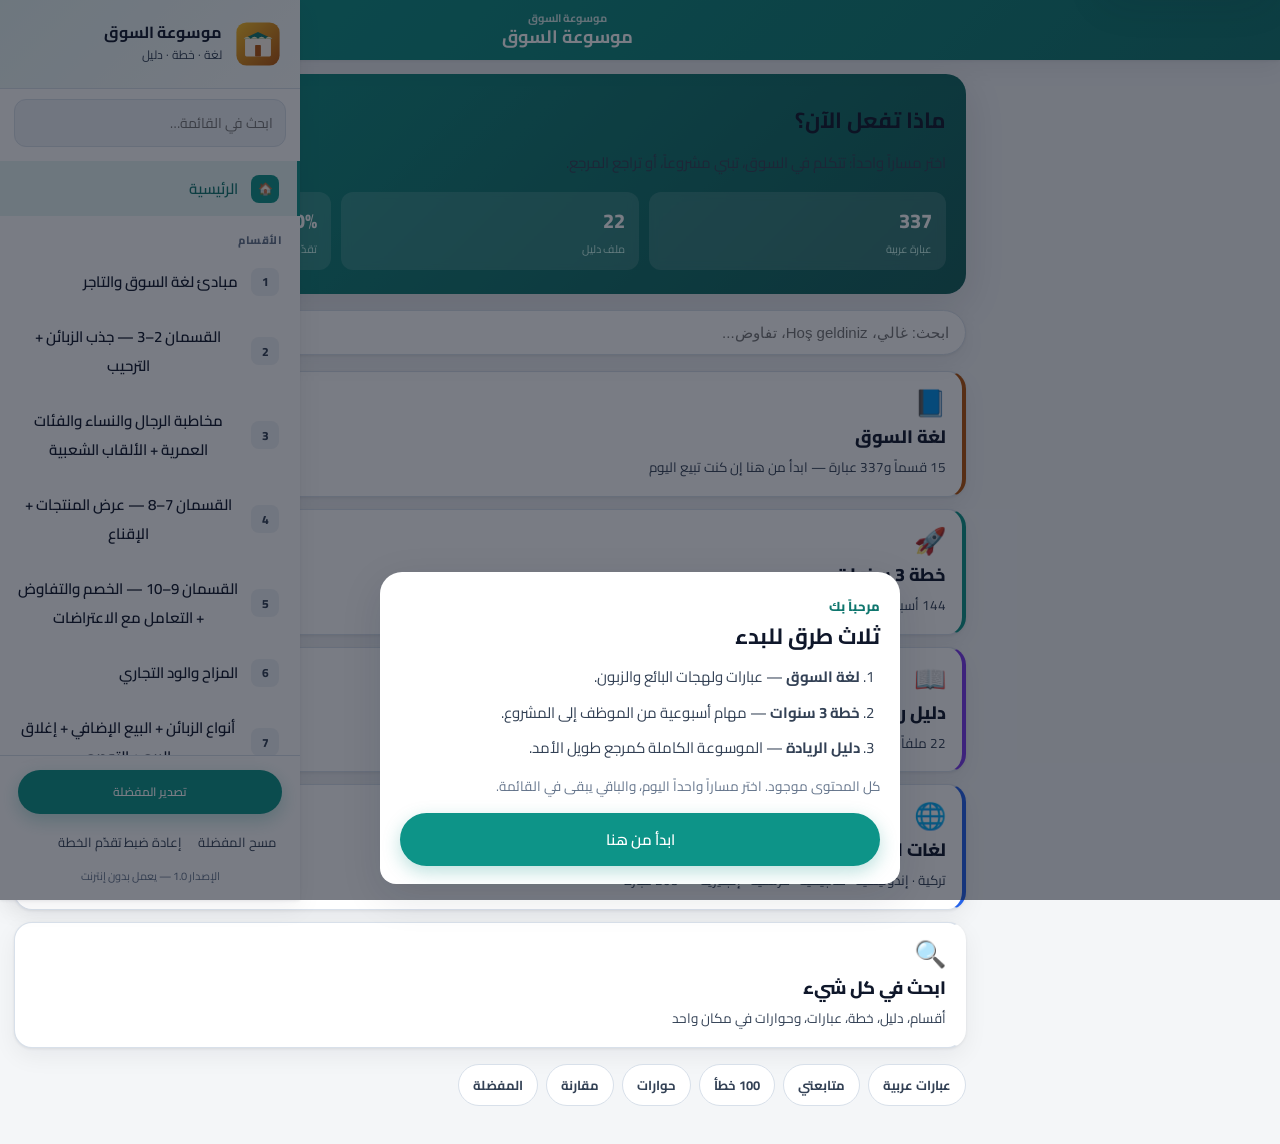
==== commit 4791c542: "Apply UI/UX Pro Max tokens on current Souq. Semantic tokens, hover/focus/disabled states, contrast, " ====
--- a/android/app/src/main/assets/index.html
+++ b/android/app/src/main/assets/index.html
@@ -17,7 +17,7 @@
 <body>
   <a class="skip-link" href="#content">تخطي إلى المحتوى</a>
   <div id="welcomeSheet" class="welcome-sheet" hidden>
-    <div class="welcome-card" role="dialog" aria-labelledby="welcomeTitle">
+    <div class="welcome-card" role="dialog" aria-modal="true" aria-labelledby="welcomeTitle">
       <p class="welcome-kicker">مرحباً بك</p>
       <h2 id="welcomeTitle">ثلاث طرق للبدء</h2>
       <ol class="welcome-steps">
@@ -148,7 +148,7 @@
       <svg viewBox="0 0 24 24" width="24" height="24"><path fill="currentColor" d="M7.4 15.4L12 10.8l4.6 4.6L18 14l-6-6-6 6z"/></svg>
     </button>
 
-    <div id="toast" class="toast" hidden></div>
+    <div id="toast" class="toast" hidden role="status" aria-live="polite"></div>
   </div>
 
   <script src="js/data.js"></script>
--- a/android/app/src/main/assets/css/styles.css
+++ b/android/app/src/main/assets/css/styles.css
@@ -1,4 +1,5 @@
 /* ===== الخطوط والإعدادات العامة ===== */
+[hidden] { display: none !important; }
 @font-face {
   font-family: 'Cairo';
   src: url('fonts/Cairo-Variable.ttf') format('truetype');
@@ -10,27 +11,40 @@
   --amber:#f59e0b; --amber-light:#fbbf24;
   --rose:#e11d48; --rose-light:#fb7185;
   --green:#16a34a; --blue:#2563eb; --purple:#7c3aed; --orange:#ea580c;
-  --bg:#f6f7f9; --surface:#ffffff; --surface-2:#f1f5f9;
-  --text:#0f172a; --text-soft:#475569; --text-mute:#94a3b8;
-  --border:#e2e8f0; --shadow:0 4px 20px rgba(15,23,42,.08); --shadow-lg:0 12px 40px rgba(15,23,42,.14);
+  --color-primary:var(--teal-600);
+  --color-primary-hover:var(--teal-700);
+  --color-on-primary:#ffffff;
+  --color-ring:var(--teal-600);
+  --bg:#f4f6f8; --surface:#ffffff; --surface-2:#eef2f6;
+  --text:#0f172a; --text-soft:#334155; --text-mute:#64748b;
+  --border:#d8e0ea;
+  --shadow:0 1px 3px rgb(15 23 42 / .08), 0 8px 24px rgb(15 23 42 / .06);
+  --shadow-lg:0 12px 40px rgb(15 23 42 / .12);
   --radius:16px; --radius-sm:10px;
   --header-h:60px; --bottom-h:64px;
+  --duration-fast:150ms; --duration-normal:200ms;
+  --touch:44px;
 }
 [data-theme="dark"]{
-  --bg:#0b1220; --surface:#111c30; --surface-2:#0f1829;
-  --text:#e8edf5; --text-soft:#aebbd0; --text-mute:#6b7a93;
-  --border:#1e2c44; --shadow:0 4px 20px rgba(0,0,0,.4); --shadow-lg:0 12px 40px rgba(0,0,0,.55);
+  --bg:#0f172a; --surface:#1e293b; --surface-2:#334155;
+  --text:#f8fafc; --text-soft:#cbd5e1; --text-mute:#94a3b8;
+  --border:#334155;
+  --color-primary:#14b8a6; --color-primary-hover:#2dd4bf; --color-on-primary:#042f2e;
+  --color-ring:#2dd4bf;
+  --shadow:0 4px 20px rgba(0,0,0,.3); --shadow-lg:0 12px 40px rgba(0,0,0,.4);
 }
 *{box-sizing:border-box;margin:0;padding:0;-webkit-tap-highlight-color:transparent}
 html{scroll-behavior:smooth}
+mark{background:var(--amber);color:#fff;border-radius:2px;padding:0 2px}
 body{
   font-family:"Cairo", "Segoe UI",Tahoma,"Helvetica Neue",system-ui,sans-serif;
   background:var(--bg); color:var(--text); line-height:1.85;
   -webkit-font-smoothing:antialiased; overflow-x:hidden;
   padding-bottom:env(safe-area-inset-bottom);
 }
-h1,h2,h3,h4{font-weight:800;line-height:1.4}
-button{font-family:inherit;cursor:pointer;border:none;background:none;color:inherit}
+h1,h2,h3,h4{font-weight:700;line-height:1.3}
+button,a,[data-go],.chip,.nav-tab,.nav-item,.section-tile,.gate{cursor:pointer}
+button{font-family:inherit;border:none;background:none;color:inherit}
 ul{list-style:none}
 a{color:var(--teal-600);text-decoration:none}
 img{max-width:100%}
@@ -57,8 +71,9 @@
   padding-top:env(safe-area-inset-top);box-shadow:var(--shadow);
 }
 .app-header h1{font-size:18px;font-weight:700;flex:1;text-align:center;margin-top:env(safe-area-inset-top)}
-.icon-btn{width:42px;height:42px;border-radius:50%;display:flex;align-items:center;justify-content:center;color:#fff;transition:background .2s}
-.icon-btn:active{background:rgba(255,255,255,.18)}
+.icon-btn{width:var(--touch);height:var(--touch);min-width:var(--touch);min-height:var(--touch);border-radius:50%;display:flex;align-items:center;justify-content:center;color:#fff;transition:transform var(--duration-fast), background var(--duration-fast)}
+.icon-btn:hover{background:rgba(255,255,255,.14)}
+.icon-btn:active{background:rgba(255,255,255,.22);transform:scale(.94)}
 .install-btn{background:rgba(255,255,255,.18)}
 .header-actions { display: flex; align-items: center; gap: 8px; }
 
@@ -84,9 +99,9 @@
 .nav-list{flex:1;overflow-y:auto;padding:8px 0}
 .nav-item{
   display:flex;align-items:center;gap:13px;padding:13px 18px;width:100%;font-size:15px;font-weight:600;
-  color:var(--text);transition:background .15s;border-right:3px solid transparent;
-}
-.nav-item:active{background:var(--surface-2)}
+  color:var(--text);transition:transform .2s, background .15s;border-right:3px solid transparent;
+}
+.nav-item:active{background:var(--surface-2);transform:scale(.98)}
 .nav-item.active{background:rgba(13,148,136,.1);color:var(--teal-700);border-right-color:var(--teal-600)}
 [data-theme="dark"] .nav-item.active{color:var(--teal-500)}
 .nav-item .ni-num{display:inline-flex;align-items:center;justify-content:center;width:28px;height:28px;border-radius:8px;background:var(--surface-2);font-size:12px;font-weight:800;color:var(--text-soft);flex-shrink:0}
@@ -97,7 +112,9 @@
 .version{font-size:11px;color:var(--text-mute);text-align:center;margin-top:6px}
 
 /* ===== المحتوى ===== */
+@keyframes fadeSlideUp{from{opacity:0;transform:translateY(12px)}to{opacity:1;transform:translateY(0)}}
 .content{padding:calc(var(--header-h) + 14px) 14px calc(var(--bottom-h) + 24px);max-width:820px;margin:0 auto}
+.animate-enter{animation:fadeSlideUp .35s cubic-bezier(.4,0,.2,1)}
 
 /* البطاقات */
 .card{background:var(--surface);border-radius:var(--radius);padding:18px;box-shadow:var(--shadow);margin-bottom:14px;border:1px solid var(--border)}
@@ -129,6 +146,7 @@
   box-shadow:var(--shadow);border:1px solid var(--border);transition:transform .15s,box-shadow .15s;
   display:flex;flex-direction:column;align-items:center;gap:8px;
 }
+.section-tile:hover{transform:translateY(-1px)}
 .section-tile:active{transform:scale(.97)}
 .section-tile .ic{width:48px;height:48px;border-radius:14px;display:flex;align-items:center;justify-content:center;color:#fff;font-size:22px}
 .section-tile .t{font-size:13.5px;font-weight:700;color:var(--text);line-height:1.4}
@@ -179,12 +197,12 @@
 [data-theme="dark"] .box{background:rgba(255,255,255,.04)}
 
 /* الجداول */
-.table-wrap{overflow-x:auto;margin:12px 0;border-radius:var(--radius-sm);border:1px solid var(--border)}
-table{width:100%;border-collapse:collapse;font-size:13.5px;min-width:420px}
-th,td{padding:10px 12px;text-align:right;border-bottom:1px solid var(--border)}
-th{background:var(--teal-600);color:#fff;font-weight:700;white-space:nowrap}
+.table-wrap{overflow-x:auto;-webkit-overflow-scrolling:touch;margin:12px 0;border-radius:var(--radius-sm);border:1px solid var(--border)}
+table{width:100%;border-collapse:collapse;font-size:13.5px;min-width:0}
+th,td{padding:10px 12px;text-align:right;border-bottom:1px solid var(--border);word-break:break-word}
+th{background:var(--teal-600);color:#fff;font-weight:700;white-space:nowrap;font-size:12px}
 tr:nth-child(even){background:var(--surface-2)}
-td{color:var(--text-soft)}
+td{color:var(--text-soft);line-height:1.7}
 
 /* قائمة الأخطاء */
 .error-item{background:var(--surface);border-radius:var(--radius-sm);padding:13px 15px;margin-bottom:8px;border:1px solid var(--border);border-right:3px solid var(--rose)}
@@ -246,9 +264,12 @@
 .bar > span{display:block;height:100%;background:linear-gradient(90deg,var(--teal-500),var(--teal-700));border-radius:8px;transition:width .5s}
 
 /* زر القسم/الإكمال */
-.btn-primary{display:inline-flex;align-items:center;justify-content:center;gap:8px;padding:12px 22px;background:var(--teal-600);color:#fff;border-radius:30px;font-weight:700;font-size:15px;box-shadow:0 6px 18px rgba(13,148,136,.3);transition:transform .15s;width:100%}
-.btn-primary:active{transform:scale(.98)}
+.btn-primary{display:inline-flex;align-items:center;justify-content:center;gap:8px;padding:12px 22px;min-height:var(--touch);background:var(--color-primary);color:var(--color-on-primary);border-radius:30px;font-weight:600;font-size:15px;box-shadow:0 6px 18px rgba(13,148,136,.28);transition:background var(--duration-fast),transform var(--duration-fast),box-shadow var(--duration-normal);width:100%}
+.btn-primary:hover{background:var(--color-primary-hover)}
+.btn-primary:active{transform:scale(.98);box-shadow:none}
 .btn-primary.ghost{background:var(--surface);color:var(--teal-700);border:1.5px solid var(--teal-600);box-shadow:none}
+.btn-primary.ghost:hover{background:rgba(13,148,136,.08)}
+.btn-primary:disabled{opacity:.5;pointer-events:none;cursor:not-allowed}
 
 /* تنقل سفلي */
 .bottom-nav{
@@ -384,9 +405,9 @@
 }
 
 /* أزرار النطق */
-.say{display:inline-flex;flex-direction:column;align-items:flex-start;gap:2px;vertical-align:middle;margin:3px 4px 3px 0;max-width:100%}
-.say-block{display:flex;flex-direction:column;align-items:flex-start;gap:4px;margin:4px 0}
-.say-inline{display:flex;flex-direction:column;align-items:flex-start;gap:2px;margin:4px 0}
+.say{display:inline-flex;flex-direction:row;align-items:center;gap:6px;vertical-align:middle;margin:3px 4px 3px 0;max-width:100%}
+.say-block{display:flex;flex-direction:row;align-items:center;gap:8px;margin:4px 0}
+.say-inline{display:inline-flex;flex-direction:row;align-items:center;gap:6px;margin:4px 0}
 .say-txt{line-height:1.7}
 .say-sep{color:var(--text-mute);padding:0 2px}
 .speak-btn{
@@ -561,7 +582,16 @@
 
 /* قراءة مريحة */
 .reading{display:block}
-.md-body{max-width:40rem}
+.md-body{max-width:40rem;overflow-wrap:break-word;word-wrap:break-word;word-break:break-word}
+.md-body h2{margin-top:28px;margin-bottom:8px;font-size:18px;color:var(--teal-700);border-bottom:2px solid var(--border);padding-bottom:6px}
+.md-body h3{margin-top:18px;margin-bottom:6px;font-size:15.5px;color:var(--text)}
+.md-body h4{margin-top:14px;margin-bottom:4px;font-size:14.5px}
+.md-body p{margin:8px 0;line-height:1.85}
+.md-body ul,.md-body ol{margin:8px 0;padding-right:22px}
+.md-body li{margin:4px 0;line-height:1.75}
+.md-body hr{border:none;border-top:1px solid var(--border);margin:20px 0}
+.md-body .table-wrap{max-width:100%;overflow-x:auto}
+[data-theme="dark"] .md-body h2{color:var(--teal-500)}
 .md-sec{
   background:var(--surface);border:1px solid var(--border);border-radius:16px;
   padding:8px 16px 12px;margin:16px 0;box-shadow:var(--shadow);
@@ -588,12 +618,14 @@
 blockquote{
   background:var(--surface);box-shadow:var(--shadow);
   border-right:4px solid var(--amber);position:relative;
-}
+  padding:14px 18px 14px 14px;margin:12px 0;border-radius:var(--radius-sm);
+  font-size:14px;line-height:1.8;color:var(--text-soft);
+}
+blockquote p{margin:4px 0}
 blockquote::before{content:"❝";position:absolute;left:12px;top:4px;font-size:22px;color:var(--amber);opacity:.7}
 
 @media(max-width:959px){
   .reading .toc{
-    position:sticky;top:calc(var(--header-h) + 8px);z-index:8;
     max-height:34vh;overflow:auto;margin-bottom:12px;
   }
 }
@@ -619,7 +651,10 @@
   padding:10px 14px;border-radius:10px;font-weight:800;box-shadow:var(--shadow-lg);
 }
 .skip-link:focus{top:12px}
-:focus-visible{outline:3px solid var(--amber);outline-offset:2px}
+:focus-visible{
+  outline:none;
+  box-shadow:0 0 0 2px var(--bg), 0 0 0 4px var(--color-ring);
+}
 .icon-btn:focus-visible,.nav-tab:focus-visible,.btn-primary:focus-visible{outline-offset:3px}
 @media (prefers-reduced-motion:reduce){
   *,*::before,*::after{animation:none!important;transition:none!important;scroll-behavior:auto!important}
@@ -692,7 +727,6 @@
 .empty-state b{display:block;color:var(--text);font-size:17px;margin-bottom:6px}
 
 .icon-btn,.fav-star,.speak-btn.wide,.chip,.lang-pill{min-height:40px}
-.speak-btn:not(.wide){min-width:40px;min-height:40px}
 
 [data-theme="dark"] .welcome-kicker,[data-theme="dark"] .continue-card .cc-k{color:var(--teal-500)}
 [data-theme="dark"] .header-kicker{opacity:.75}
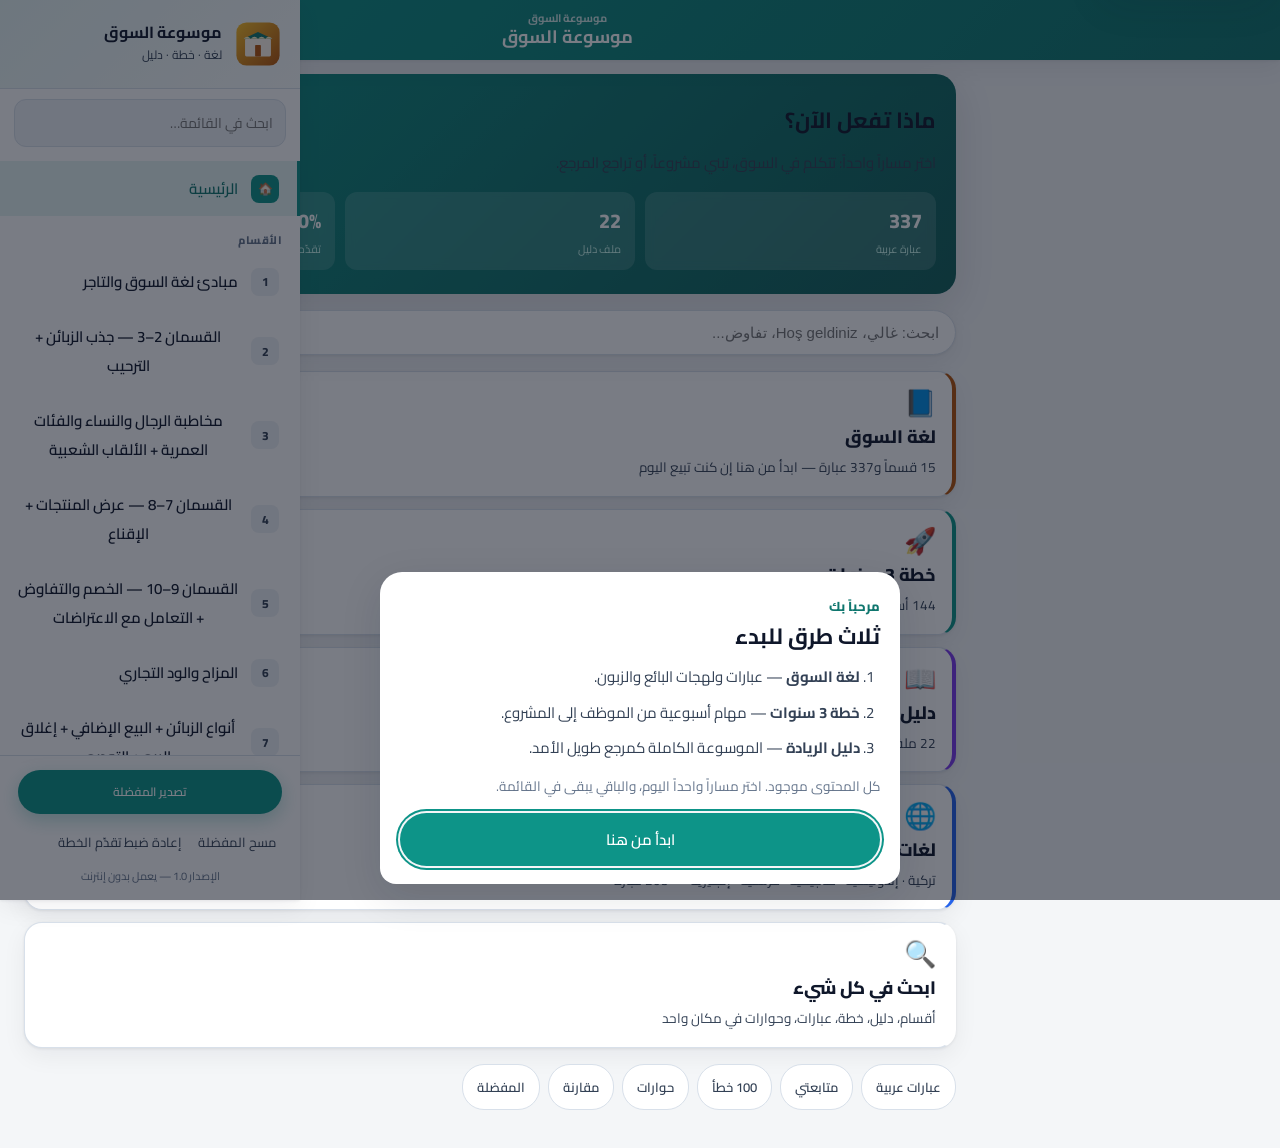
==== commit 329dbb37: "Apply more UI/UX Pro Max mobile rules. Faster taps, larger bottom-nav targets, landscape sheet, welc" ====
--- a/android/app/src/main/assets/index.html
+++ b/android/app/src/main/assets/index.html
@@ -3,7 +3,7 @@
 <head>
   <meta charset="UTF-8" />
   <meta name="viewport" content="width=device-width, initial-scale=1.0, viewport-fit=cover" />
-  <meta name="theme-color" content="#b45309" />
+  <meta name="theme-color" content="#0d9488" />
   <meta name="description" content="موسوعة لغة السوق والبائع والزبون — دليل شامل لعبارات وأساليب البيع والجذب والتفاوض في الأسواق العربية." />
   <meta name="apple-mobile-web-app-capable" content="yes" />
   <meta name="apple-mobile-web-app-status-bar-style" content="black-translucent" />
@@ -122,23 +122,23 @@
     <!-- شريط التنقل السفلي -->
     <nav class="bottom-nav" id="bottomNav" hidden>
       <button class="nav-tab active" data-route="home">
-        <svg viewBox="0 0 24 24" width="22" height="22"><path fill="currentColor" d="M12 3l9 8h-3v9h-5v-6h-2v6H6v-9H3z"/></svg>
+        <svg viewBox="0 0 24 24" width="22" height="22" aria-hidden="true"><path fill="currentColor" d="M12 3l9 8h-3v9h-5v-6h-2v6H6v-9H3z"/></svg>
         <span>الرئيسية</span>
       </button>
       <button class="nav-tab" data-route="chapters">
-        <svg viewBox="0 0 24 24" width="22" height="22"><path fill="currentColor" d="M4 4h7v16H4zm9 0h7v16h-7zM6 7h3v2H6zm9 0h3v2h-3z"/></svg>
+        <svg viewBox="0 0 24 24" width="22" height="22" aria-hidden="true"><path fill="currentColor" d="M4 4h7v16H4zm9 0h7v16h-7zM6 7h3v2H6zm9 0h3v2h-3z"/></svg>
         <span>الأقسام</span>
       </button>
       <button class="nav-tab" data-route="phrases">
-        <svg viewBox="0 0 24 24" width="22" height="22"><path fill="currentColor" d="M4 6h16v3H4zm0 5h16v3H4zm0 5h10v3H4z"/></svg>
+        <svg viewBox="0 0 24 24" width="22" height="22" aria-hidden="true"><path fill="currentColor" d="M4 6h16v3H4zm0 5h16v3H4zm0 5h10v3H4z"/></svg>
         <span>العبارات</span>
       </button>
       <button class="nav-tab" data-route="guide">
-        <svg viewBox="0 0 24 24" width="22" height="22"><path fill="currentColor" d="M6 4h11a2 2 0 012 2v14l-7-3-7 3V6a2 2 0 012-2z"/></svg>
+        <svg viewBox="0 0 24 24" width="22" height="22" aria-hidden="true"><path fill="currentColor" d="M6 4h11a2 2 0 012 2v14l-7-3-7 3V6a2 2 0 012-2z"/></svg>
         <span>الدليل</span>
       </button>
       <button class="nav-tab" data-route="languages">
-        <svg viewBox="0 0 24 24" width="22" height="22"><path fill="currentColor" d="M12 2a10 10 0 100 20 10 10 0 000-20zm7.4 9h-3.1a15.4 15.4 0 00-1.3-5.3A8.03 8.03 0 0119.4 11zM12 4c.9 1.5 1.7 3.6 2 7H10c.3-3.4 1.1-5.5 2-7zM4.6 13h3.1c.2 1.9.7 3.7 1.3 5.3A8.03 8.03 0 014.6 13zm3.1-2H4.6A8.03 8.03 0 019 5.7 15.4 15.4 0 007.7 11zM12 20c-.9-1.5-1.7-3.6-2-7h4c-.3 3.4-1.1 5.5-2 7zm3.3-1.7c.6-1.6 1.1-3.4 1.3-5.3h3.1a8.03 8.03 0 01-4.4 5.3z"/></svg>
+        <svg viewBox="0 0 24 24" width="22" height="22" aria-hidden="true"><path fill="currentColor" d="M12 2a10 10 0 100 20 10 10 0 000-20zm7.4 9h-3.1a15.4 15.4 0 00-1.3-5.3A8.03 8.03 0 0119.4 11zM12 4c.9 1.5 1.7 3.6 2 7H10c.3-3.4 1.1-5.5 2-7zM4.6 13h3.1c.2 1.9.7 3.7 1.3 5.3A8.03 8.03 0 014.6 13zm3.1-2H4.6A8.03 8.03 0 019 5.7 15.4 15.4 0 007.7 11zM12 20c-.9-1.5-1.7-3.6-2-7h4c-.3 3.4-1.1 5.5-2 7zm3.3-1.7c.6-1.6 1.1-3.4 1.3-5.3h3.1a8.03 8.03 0 01-4.4 5.3z"/></svg>
         <span>اللغات</span>
       </button>
     </nav>
--- a/android/app/src/main/assets/css/styles.css
+++ b/android/app/src/main/assets/css/styles.css
@@ -34,7 +34,7 @@
   --shadow:0 4px 20px rgba(0,0,0,.3); --shadow-lg:0 12px 40px rgba(0,0,0,.4);
 }
 *{box-sizing:border-box;margin:0;padding:0;-webkit-tap-highlight-color:transparent}
-html{scroll-behavior:smooth}
+html{scroll-behavior:smooth;touch-action:manipulation;overscroll-behavior-y:contain}
 mark{background:var(--amber);color:#fff;border-radius:2px;padding:0 2px}
 body{
   font-family:"Cairo", "Segoe UI",Tahoma,"Helvetica Neue",system-ui,sans-serif;
@@ -277,7 +277,9 @@
   display:flex;background:var(--surface);border-top:1px solid var(--border);
   padding-bottom:env(safe-area-inset-bottom);box-shadow:0 -4px 20px rgba(15,23,42,.06);
 }
-.nav-tab{flex:1;display:flex;flex-direction:column;align-items:center;justify-content:center;gap:3px;color:var(--text-mute);font-size:11px;font-weight:600;transition:color .2s}
+.nav-tab{flex:1;display:flex;flex-direction:column;align-items:center;justify-content:center;gap:4px;color:var(--text-mute);font-size:11px;font-weight:600;transition:color var(--duration-fast),background var(--duration-fast);min-height:48px}
+.nav-tab:hover{color:var(--text-soft)}
+.nav-tab:active{background:var(--surface-2)}
 .nav-tab.active{color:var(--teal-600)}
 
 /* زر الأعلى */
@@ -369,10 +371,16 @@
   .drawer{transform:translateX(0);right:auto;left:0;width:300px;box-shadow:var(--shadow)}
   .drawer-overlay{display:none!important}
   .app-header{padding-right:320px}
-  .content{margin-right:300px;max-width:none}
+  .content{margin-right:300px;max-width:none;padding-left:24px;padding-right:24px}
   .bottom-nav{display:none}
   #menuBtn{display:none}
   .content{padding-bottom:30px}
+}
+@media(orientation:landscape) and (max-height:500px){
+  .app-header{height:52px}
+  .content{padding-top:calc(52px + 12px)}
+  .welcome-sheet{align-items:center}
+  .welcome-card{max-height:90vh;overflow:auto}
 }
 
 /* شريط تمرير */
@@ -533,7 +541,7 @@
 /* شريط التصفية والبحث */
 .filter-bar{background:var(--surface);border:1px solid var(--border);border-radius:var(--radius);padding:13px;margin-bottom:14px;box-shadow:var(--shadow)}
 .filter-row{display:flex;gap:8px;flex-wrap:wrap;margin-top:8px}
-.filter-select{flex:1;min-width:130px;padding:10px 12px;border-radius:10px;border:1px solid var(--border);background:var(--surface-2);color:var(--text);font-family:inherit;font-size:13.5px}
+.filter-select{flex:1;min-width:130px;min-height:44px;padding:10px 12px;border-radius:10px;border:1px solid var(--border);background:var(--surface-2);color:var(--text);font-family:inherit;font-size:13.5px}
 .filter-select:focus{outline:none;border-color:var(--teal-500)}
 .result-count{font-size:13px;color:var(--text-mute);margin:4px 2px 12px;font-weight:700}
 
@@ -572,9 +580,11 @@
 .gate-n{font-size:13.5px;color:var(--text-soft);line-height:1.55}
 .chip-row{display:flex;flex-wrap:wrap;gap:8px;margin-bottom:8px}
 .chip{
-  padding:8px 14px;border-radius:22px;border:1px solid var(--border);
-  background:var(--surface);font-weight:700;font-size:13px;color:var(--text-soft);
-}
+  padding:10px 14px;min-height:44px;border-radius:22px;border:1px solid var(--border);
+  background:var(--surface);font-weight:600;font-size:13px;color:var(--text-soft);
+  transition:background var(--duration-fast),border-color var(--duration-fast);
+}
+.chip:hover{background:var(--surface-2);border-color:var(--teal-500);color:var(--text)}
 .home-search{margin:0 0 16px}
 .header-title{flex:1;min-width:0}
 .header-title h1{overflow:hidden;text-overflow:ellipsis;white-space:nowrap;max-width:100%}
